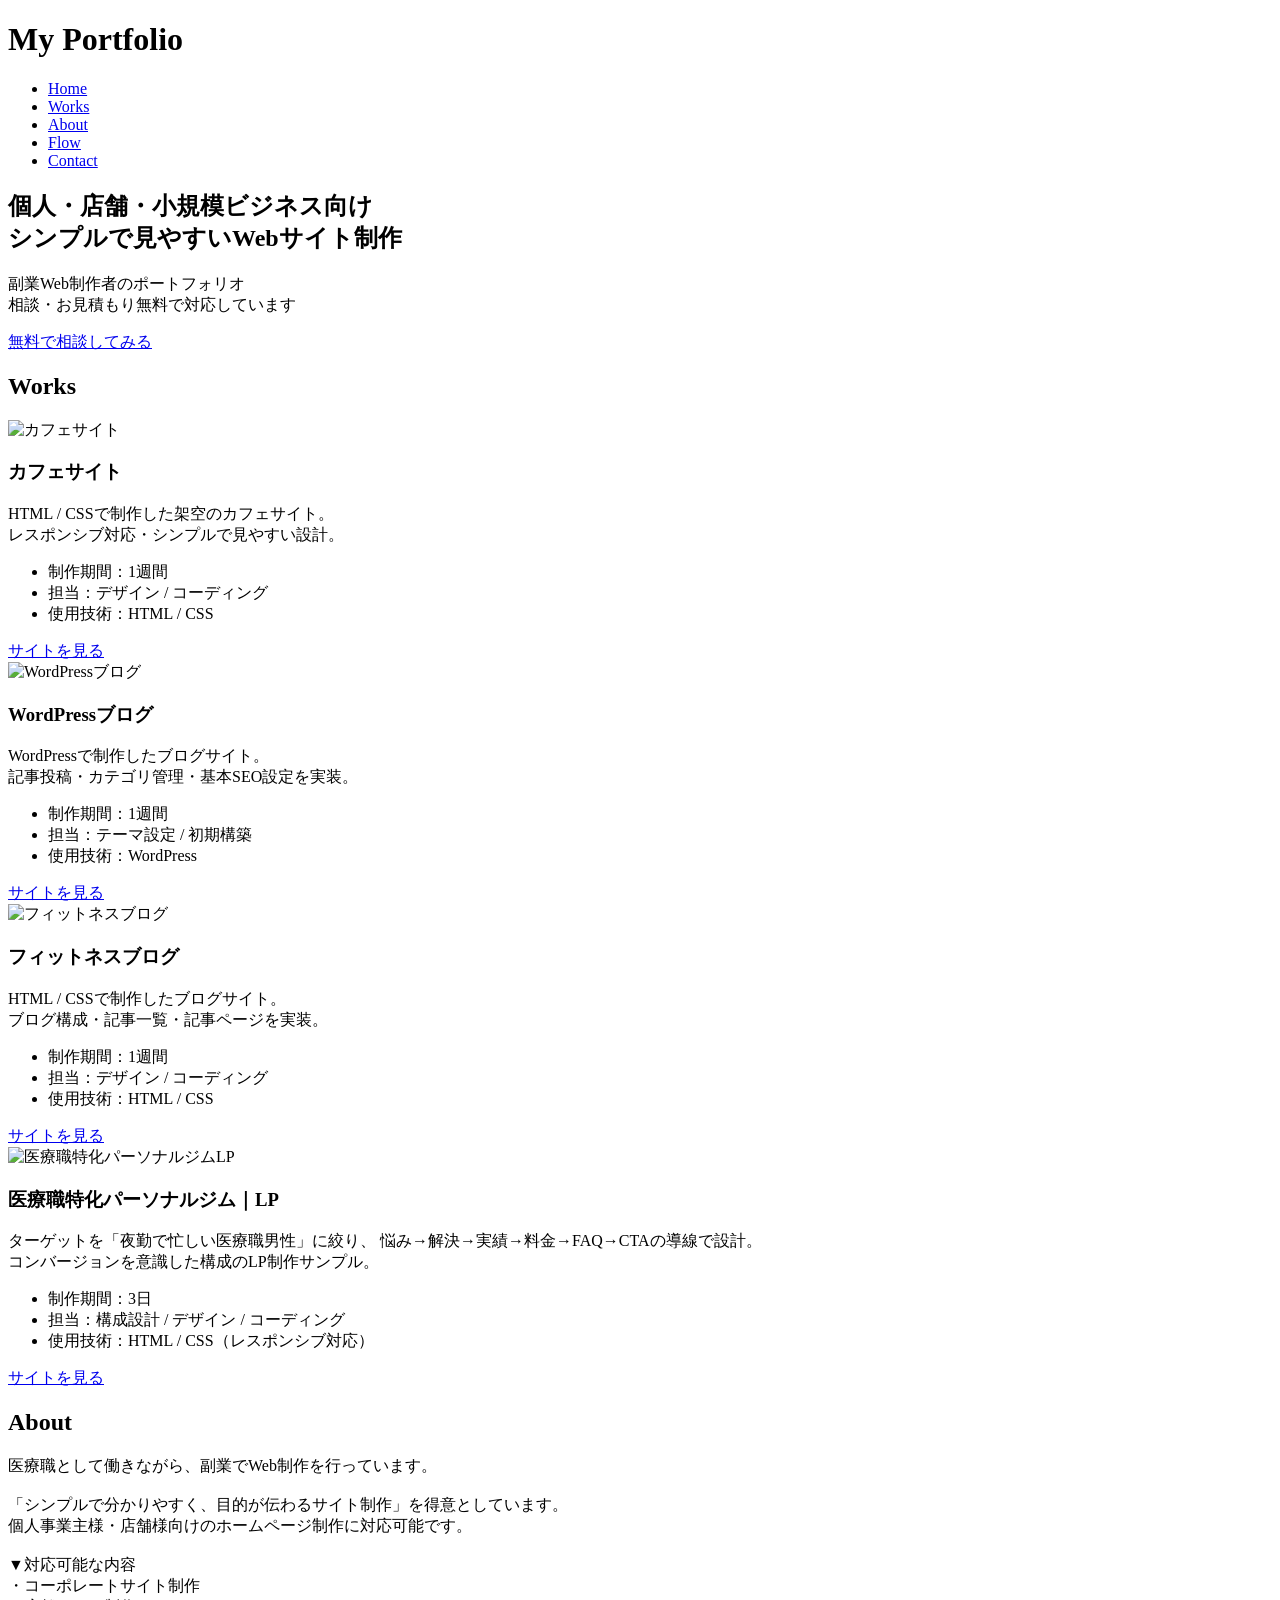
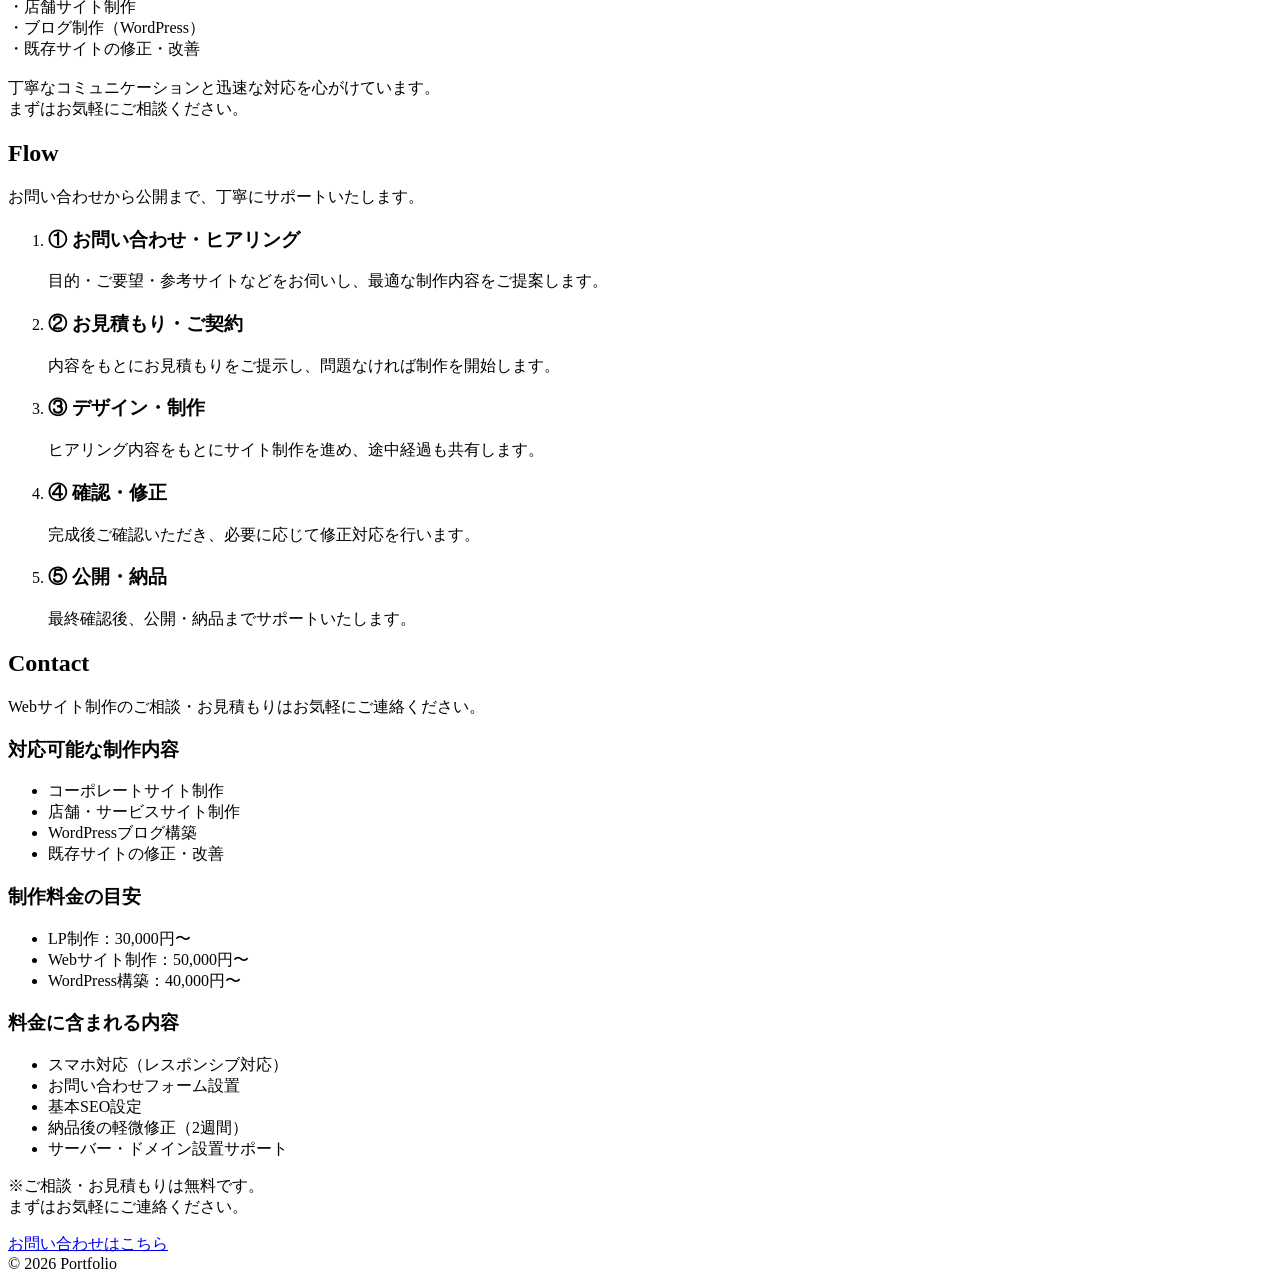
==== index.html @ dd608f35 "Add files via upload" ====
<!DOCTYPE html>
<html lang="ja">
<head>
  <meta charset="UTF-8">
  <meta name="viewport" content="width=device-width, initial-scale=1.0">

  <title>Web制作ポートフォリオ | シンプルで見やすいサイト制作</title>
  <meta name="description" content="副業Web制作者のポートフォリオ。HTML/CSS・WordPressでシンプルで見やすいサイトを制作します。">

  <!-- ファビコン -->
  <link rel="icon" href="favicon.png">

  <link rel="stylesheet" href="style.css">
</head>

<body>

  <!-- ヘッダー -->
  <header class="header">
    <h1>My Portfolio</h1>
    <nav>
  <ul>
    <li><a href="#">Home</a></li>
    <li><a href="#works">Works</a></li>
    <li><a href="#about">About</a></li>
    <li><a href="#flow">Flow</a></li>
    <li><a href="#contact">Contact</a></li>
  </ul>
</nav>
  </header>

  <!-- メインビジュアル -->
  <section class="hero">
  <h2>
    個人・店舗・小規模ビジネス向け<br>
    シンプルで見やすいWebサイト制作
  </h2>

  <p class="hero-sub">
    副業Web制作者のポートフォリオ<br>
    相談・お見積もり無料で対応しています
  </p>

  <a href="#contact" class="cta-btn">無料で相談してみる</a>
</section>
  <!-- 実績 -->
  <section id="works" class="section">
<h2>Works</h2>

<div class="works-grid">

<!-- カフェ -->
<div class="work-card">
<img src="images/cafe-thumb.jpg" alt="カフェサイト">
<h3>カフェサイト</h3>
<p>
HTML / CSSで制作した架空のカフェサイト。<br>
レスポンシブ対応・シンプルで見やすい設計。
</p>

<ul class="work-info">
<li>制作期間：1週間</li>
<li>担当：デザイン / コーディング</li>
<li>使用技術：HTML / CSS</li>
</ul>

<a href="https://syuwebstudio.github.io/cafe-site/" target="_blank" class="work-btn">サイトを見る</a>
</div>

<!-- WordPress -->
<div class="work-card">
<img src="images/wordpress-thumb.jpg" alt="WordPressブログ">
<h3>WordPressブログ</h3>
<p>
WordPressで制作したブログサイト。<br>
記事投稿・カテゴリ管理・基本SEO設定を実装。
</p>

<ul class="work-info">
<li>制作期間：1週間</li>
<li>担当：テーマ設定 / 初期構築</li>
<li>使用技術：WordPress</li>
</ul>

<a href="https://medfitlab.com" target="_blank" class="work-btn">サイトを見る</a>
</div>

<!-- フィットネス -->
<div class="work-card">
<img src="images/fitness-thumb.jpg" alt="フィットネスブログ">
<h3>フィットネスブログ</h3>
<p>
HTML / CSSで制作したブログサイト。<br>
ブログ構成・記事一覧・記事ページを実装。
</p>

<ul class="work-info">
<li>制作期間：1週間</li>
<li>担当：デザイン / コーディング</li>
<li>使用技術：HTML / CSS</li>
</ul>

<a href="https://syuwebstudio.github.io/fitness-blog/" target="_blank" class="work-btn">サイトを見る</a>
</div>

<!-- 医療職LP -->
<div class="work-card">
<img src="images/medical-gym-thumb.jpg" alt="医療職特化パーソナルジムLP">
<h3>医療職特化パーソナルジム｜LP</h3>
<p>
ターゲットを「夜勤で忙しい医療職男性」に絞り、
悩み→解決→実績→料金→FAQ→CTAの導線で設計。<br>
コンバージョンを意識した構成のLP制作サンプル。
</p>

<ul class="work-info">
<li>制作期間：3日</li>
<li>担当：構成設計 / デザイン / コーディング</li>
<li>使用技術：HTML / CSS（レスポンシブ対応）</li>
</ul>

<a href="https://syuwebstudio.github.io/medical-gym-lp/" target="_blank" class="work-btn">サイトを見る</a>
</div>

</div>
</section>

  <!-- 自己紹介 -->
  <!-- About -->
<section id="about" class="section">
  <h2>About</h2>
  <p>
医療職として働きながら、副業でWeb制作を行っています。<br><br>

「シンプルで分かりやすく、目的が伝わるサイト制作」を得意としています。<br>
個人事業主様・店舗様向けのホームページ制作に対応可能です。<br><br>

▼対応可能な内容<br>
・コーポレートサイト制作<br>
・店舗サイト制作<br>
・ブログ制作（WordPress）<br>
・既存サイトの修正・改善<br><br>

丁寧なコミュニケーションと迅速な対応を心がけています。<br>
まずはお気軽にご相談ください。
</p>
</section>

  
  <!-- 制作の流れ -->
<section id="flow" class="section">
  <h2>Flow</h2>

  <p class="flow-lead">
    お問い合わせから公開まで、丁寧にサポートいたします。
  </p>

  <ol class="flow-steps">
    <li>
      <h3>① お問い合わせ・ヒアリング</h3>
      <p>
        目的・ご要望・参考サイトなどをお伺いし、最適な制作内容をご提案します。
      </p>
    </li>

    <li>
      <h3>② お見積もり・ご契約</h3>
      <p>
        内容をもとにお見積もりをご提示し、問題なければ制作を開始します。
      </p>
    </li>

    <li>
      <h3>③ デザイン・制作</h3>
      <p>
        ヒアリング内容をもとにサイト制作を進め、途中経過も共有します。
      </p>
    </li>

    <li>
      <h3>④ 確認・修正</h3>
      <p>
        完成後ご確認いただき、必要に応じて修正対応を行います。
      </p>
    </li>

    <li>
      <h3>⑤ 公開・納品</h3>
      <p>
        最終確認後、公開・納品までサポートいたします。
      </p>
    </li>
  </ol>
</section>

  
<!-- お問い合わせ -->
 <!-- Contact -->
<section id="contact" class="section">
  <h2>Contact</h2>

  <p class="contact-lead">
    Webサイト制作のご相談・お見積もりはお気軽にご連絡ください。
  </p>

  <div class="contact-box">

    <h3>対応可能な制作内容</h3>
    <ul class="contact-list">
      <li>コーポレートサイト制作</li>
      <li>店舗・サービスサイト制作</li>
      <li>WordPressブログ構築</li>
      <li>既存サイトの修正・改善</li>
    </ul>

    <h3>制作料金の目安</h3>
    <ul class="contact-list">
      <li>LP制作：30,000円〜</li>
      <li>Webサイト制作：50,000円〜</li>
      <li>WordPress構築：40,000円〜</li>
    </ul>

    <h3>料金に含まれる内容</h3>
    <ul class="contact-list">
      <li>スマホ対応（レスポンシブ対応）</li>
      <li>お問い合わせフォーム設置</li>
      <li>基本SEO設定</li>
      <li>納品後の軽微修正（2週間）</li>
      <li>サーバー・ドメイン設置サポート</li>
    </ul>

    <p class="contact-note">
      ※ご相談・お見積もりは無料です。<br>
      まずはお気軽にご連絡ください。
    </p>

    <a class="contact-btn" 
     href="mailto:syu.webstudio@gmail.com?subject=ポートフォリオからのお問い合わせ">
     お問い合わせはこちら
    </a>

  </div>
</section>

  <footer>
    © 2026 Portfolio
  </footer>

</body>
</html>
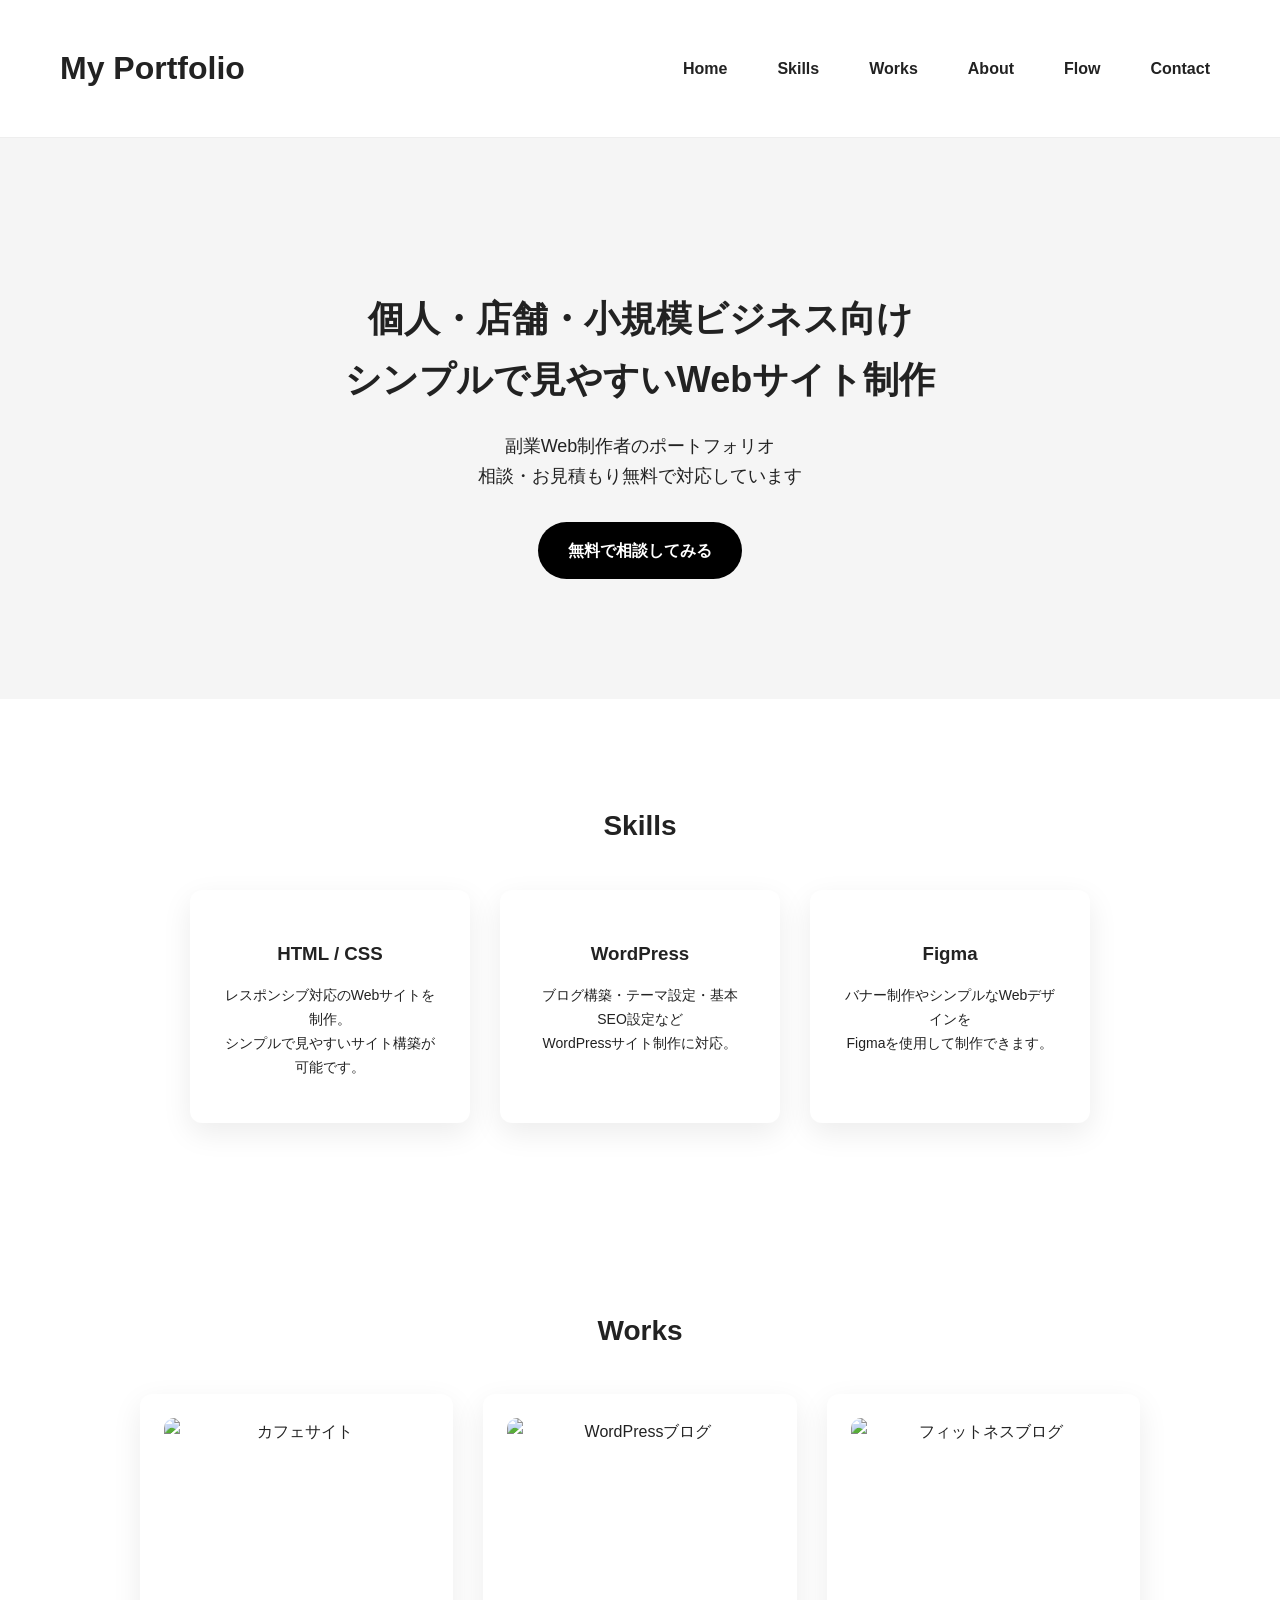
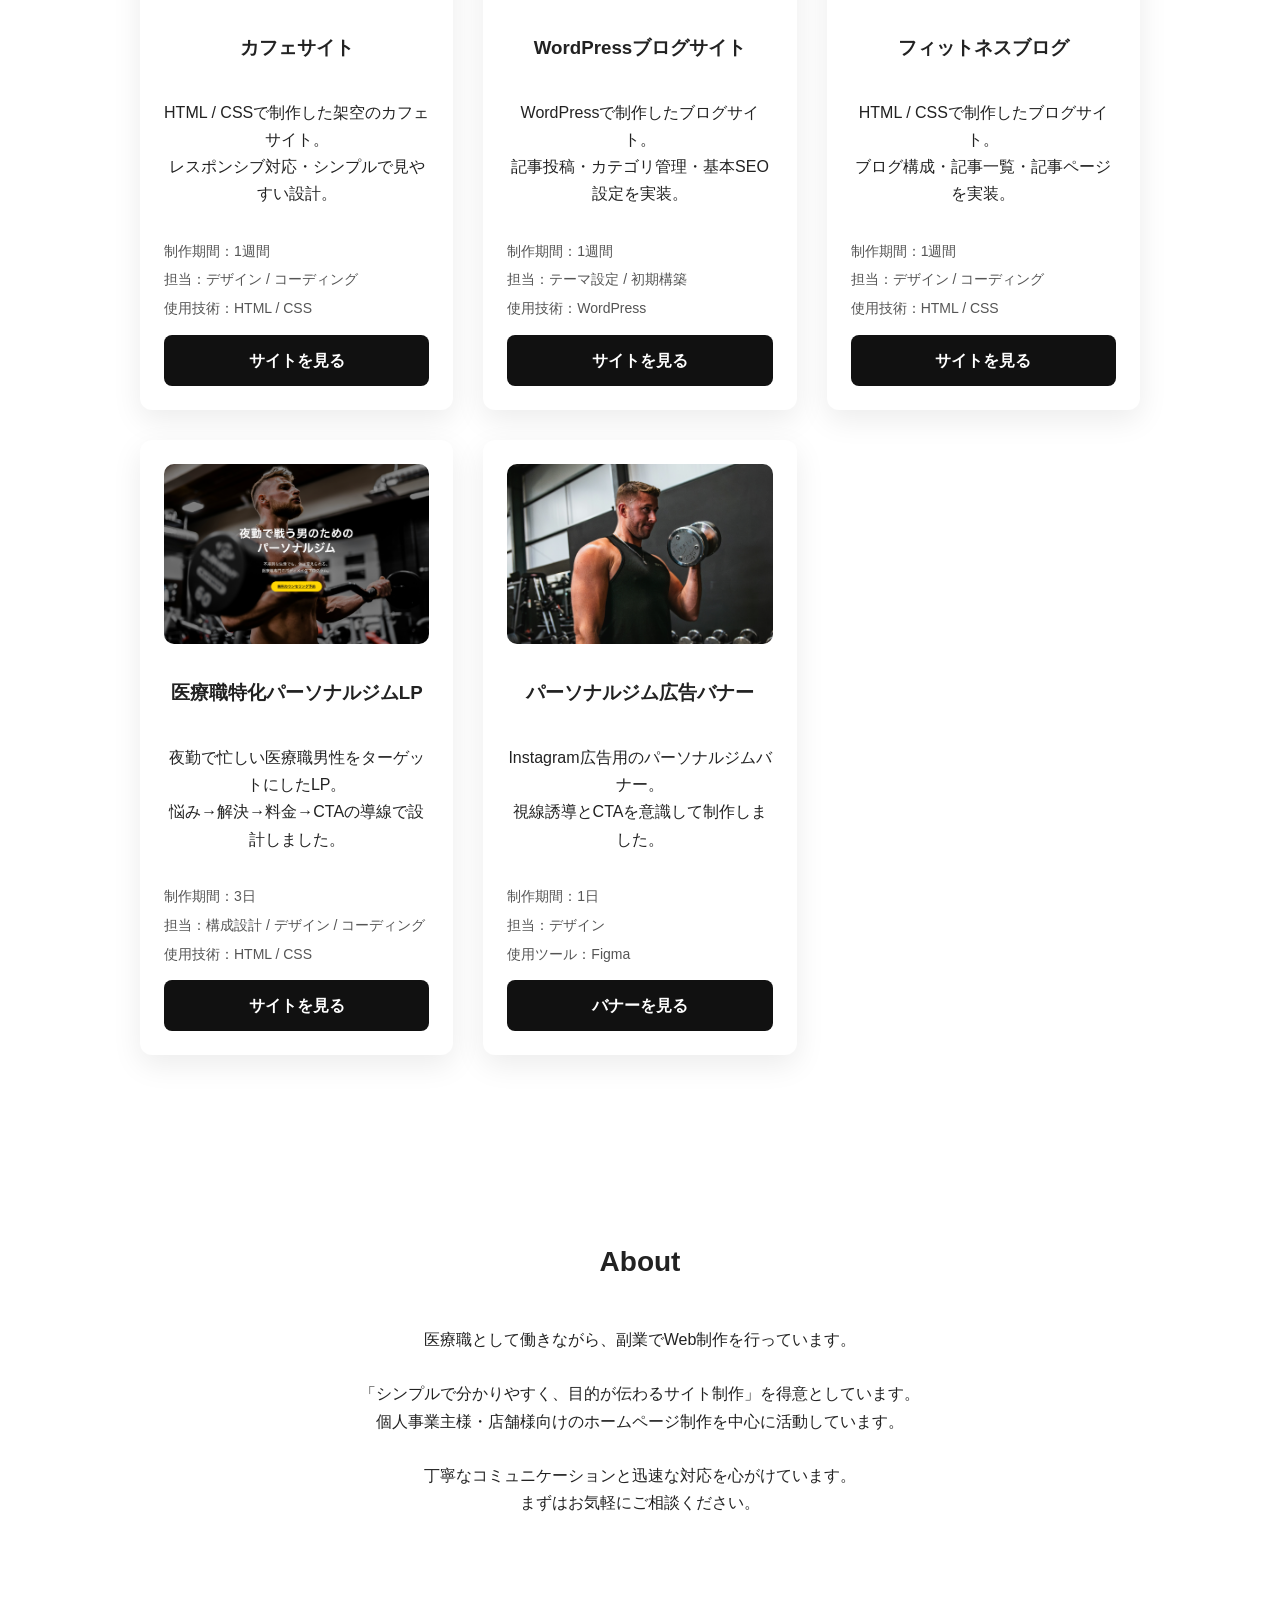
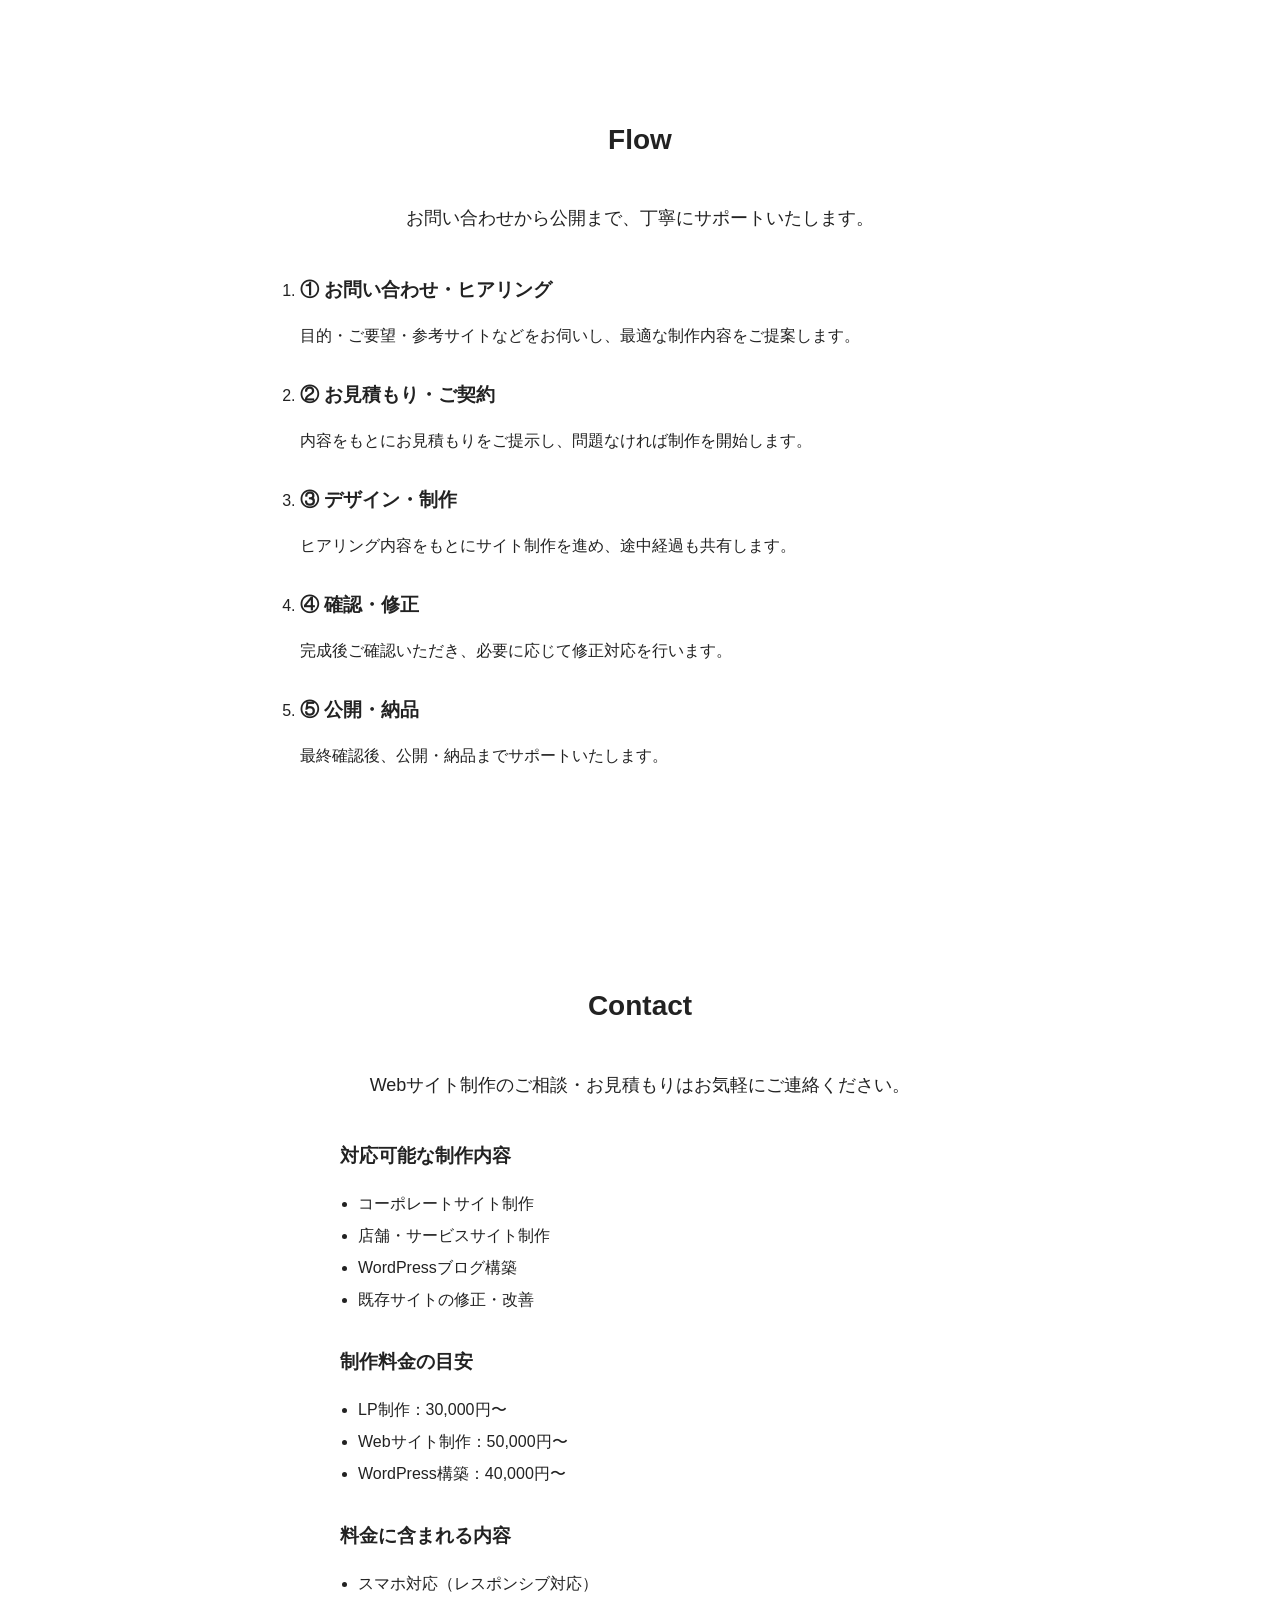
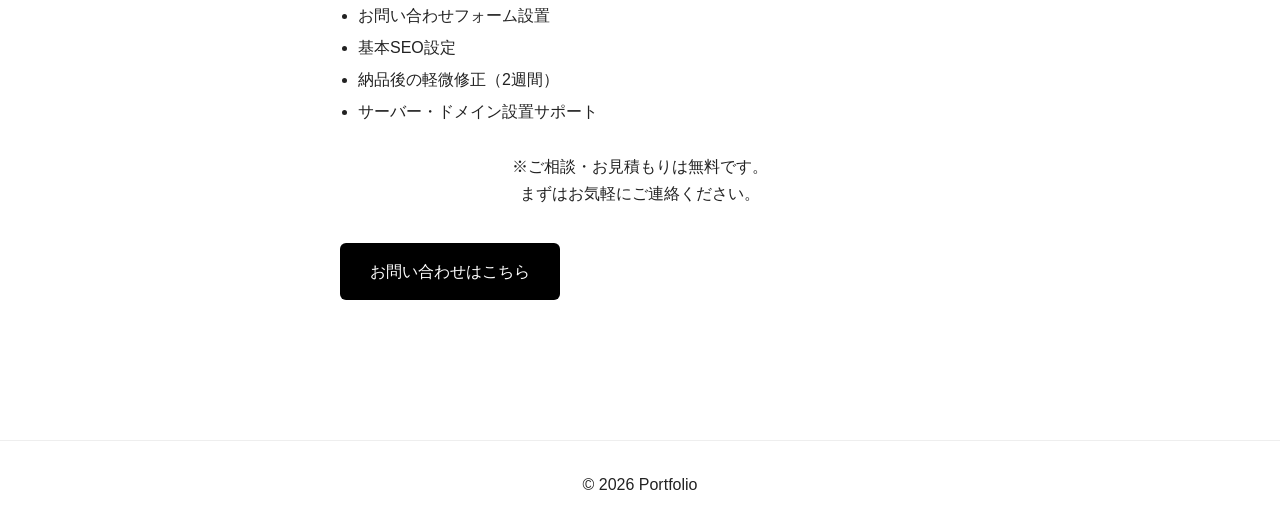
==== commit d416df94: "Add files via upload" ====
--- a/index.html
+++ b/index.html
@@ -20,7 +20,8 @@
     <h1>My Portfolio</h1>
     <nav>
   <ul>
-    <li><a href="#">Home</a></li>
+    <li><a href="#hero">Home</a></li>
+    <li><a href="#skills">Skills</a></li>
     <li><a href="#works">Works</a></li>
     <li><a href="#about">About</a></li>
     <li><a href="#flow">Flow</a></li>
@@ -30,7 +31,7 @@
   </header>
 
   <!-- メインビジュアル -->
-  <section class="hero">
+  <section id="hero" class="hero">
   <h2>
     個人・店舗・小規模ビジネス向け<br>
     シンプルで見やすいWebサイト制作
@@ -43,6 +44,41 @@
 
   <a href="#contact" class="cta-btn">無料で相談してみる</a>
 </section>
+
+<!-- Skills -->
+<section id="skills" class="section">
+<h2>Skills</h2>
+
+<div class="skills-grid">
+
+<div class="skill-card">
+<h3>HTML / CSS</h3>
+<p>
+レスポンシブ対応のWebサイトを制作。<br>
+シンプルで見やすいサイト構築が可能です。
+</p>
+</div>
+
+<div class="skill-card">
+<h3>WordPress</h3>
+<p>
+ブログ構築・テーマ設定・基本SEO設定など<br>
+WordPressサイト制作に対応。
+</p>
+</div>
+
+<div class="skill-card">
+<h3>Figma</h3>
+<p>
+バナー制作やシンプルなWebデザインを<br>
+Figmaを使用して制作できます。
+</p>
+</div>
+
+</div>
+</section>
+
+
   <!-- 実績 -->
   <section id="works" class="section">
 <h2>Works</h2>
@@ -70,7 +106,7 @@
 <!-- WordPress -->
 <div class="work-card">
 <img src="images/wordpress-thumb.jpg" alt="WordPressブログ">
-<h3>WordPressブログ</h3>
+<h3>WordPressブログサイト</h3>
 <p>
 WordPressで制作したブログサイト。<br>
 記事投稿・カテゴリ管理・基本SEO設定を実装。
@@ -106,22 +142,43 @@
 <!-- 医療職LP -->
 <div class="work-card">
 <img src="images/medical-gym-thumb.jpg" alt="医療職特化パーソナルジムLP">
-<h3>医療職特化パーソナルジム｜LP</h3>
-<p>
-ターゲットを「夜勤で忙しい医療職男性」に絞り、
-悩み→解決→実績→料金→FAQ→CTAの導線で設計。<br>
-コンバージョンを意識した構成のLP制作サンプル。
+<h3>医療職特化パーソナルジムLP</h3>
+<p>
+夜勤で忙しい医療職男性をターゲットにしたLP。<br>
+悩み→解決→料金→CTAの導線で設計しました。
 </p>
 
 <ul class="work-info">
 <li>制作期間：3日</li>
 <li>担当：構成設計 / デザイン / コーディング</li>
-<li>使用技術：HTML / CSS（レスポンシブ対応）</li>
+<li>使用技術：HTML / CSS</li>
 </ul>
 
 <a href="https://syuwebstudio.github.io/medical-gym-lp/" target="_blank" class="work-btn">サイトを見る</a>
 </div>
 
+<!-- バナーデザイン -->
+<div class="work-card">
+<img src="images/gym-banner-thumb.jpg" alt="パーソナルジムバナー">
+
+<h3>パーソナルジム広告バナー</h3>
+
+<p>
+Instagram広告用のパーソナルジムバナー。<br>
+視線誘導とCTAを意識して制作しました。
+</p>
+
+<ul class="work-info">
+<li>制作期間：1日</li>
+<li>担当：デザイン</li>
+<li>使用ツール：Figma</li>
+</ul>
+
+<a href="banner.html" class="work-btn">
+バナーを見る
+</a>
+
+</div>
 </div>
 </section>
 
@@ -133,13 +190,7 @@
 医療職として働きながら、副業でWeb制作を行っています。<br><br>
 
 「シンプルで分かりやすく、目的が伝わるサイト制作」を得意としています。<br>
-個人事業主様・店舗様向けのホームページ制作に対応可能です。<br><br>
-
-▼対応可能な内容<br>
-・コーポレートサイト制作<br>
-・店舗サイト制作<br>
-・ブログ制作（WordPress）<br>
-・既存サイトの修正・改善<br><br>
+個人事業主様・店舗様向けのホームページ制作を中心に活動しています。<br><br>
 
 丁寧なコミュニケーションと迅速な対応を心がけています。<br>
 まずはお気軽にご相談ください。
--- a/style.css
+++ b/style.css
@@ -0,0 +1,329 @@
+/* =========================
+   全体設定
+========================= */
+body {
+  margin: 0;
+  line-height: 1.7;
+  font-family: -apple-system, BlinkMacSystemFont, "Helvetica Neue", Arial, "Noto Sans JP", sans-serif;
+  color: #222;
+}
+
+h2{
+  font-size:28px;
+  margin-bottom:40px;
+  text-align:center;
+}
+
+.header {
+  display:flex;
+  justify-content:space-between;
+  align-items:center;
+  padding:20px 60px;
+  border-bottom:1px solid #eee;
+}
+
+.header nav ul{
+  list-style:none;
+  margin:0;
+  padding:0;
+  display:flex;
+  gap:30px;
+}
+
+.header nav a{
+  display:inline-block;   /* ←これが超重要！！ */
+  text-decoration:none;
+  color:#222;
+  font-weight:600;
+  padding:6px 10px;
+  transition: transform .2s ease;
+}
+
+/* メニュー：浮くだけ */
+.header nav a:hover{
+  transform: translateY(-4px);
+  background: transparent !important;
+  box-shadow: none !important;
+}
+/* =========================
+   HERO
+========================= */
+.hero{
+  text-align:center;
+  padding:120px 20px;
+  background:#f5f5f5;
+}
+
+.hero h2{
+  font-size:36px;
+  margin-bottom:20px;
+}
+
+.hero-sub{
+  margin-bottom:30px;
+  font-size:18px;
+}
+
+.cta-btn{
+  display:inline-block;
+  padding:15px 30px;
+  background:#000;
+  color:#fff;
+  text-decoration:none;
+  border-radius:30px;
+  font-weight:bold;
+  transition:.3s;
+}
+
+.cta-btn:hover{ background:#333; }
+
+/* =========================
+   セクション共通
+========================= */
+.section{
+  padding:80px 60px;
+  text-align:center;
+  max-width:1000px;
+  margin:0 auto;
+}
+
+/* =========================
+   Works（今回の主役🔥）
+========================= */
+.works-grid{
+  display:grid;
+  grid-template-columns:repeat(3,1fr);
+  gap:30px;
+  max-width:1000px;
+  margin:0 auto;
+  align-items:stretch;
+}
+
+/* カード本体 */
+.work-card{
+  background:#fff;
+  border-radius:12px;
+  padding:24px;
+  box-shadow:0 10px 30px rgba(0,0,0,0.08);
+
+  /* ★ボタン位置を揃える魔法 */
+  display:flex;
+  flex-direction:column;
+}
+
+/* 画像 */
+.work-card img{
+  width:100%;
+  height:180px;
+  object-fit:cover;
+  border-radius:10px;
+  margin-bottom:15px;
+}
+
+
+.work-card p{
+  min-height: 110px;
+  overflow:hidden;
+}
+
+/* ボタン */
+.work-btn{
+  margin-top:auto;
+  padding:12px 22px;
+  background:#111;
+  color:#fff;
+  text-decoration:none;
+  border-radius:8px;
+  font-weight:600;
+  display:inline-block;
+  transition:.2s;
+  white-space:nowrap;
+}
+
+.work-btn:hover{
+  transform:translateY(-3px);
+  background:#333;
+}
+
+.work-info{
+  list-style:none;
+  padding:0;
+  margin:15px 0 5px;
+  text-align:left;
+  font-size:14px;
+  color:#555;
+  min-height:90px;
+}
+
+.work-info li{
+  margin-bottom:5px;
+}
+
+/* =========================
+   About
+========================= */
+.about{
+  max-width:800px;
+  margin:120px auto;
+  padding:0 20px;
+}
+
+.about p{
+  line-height:2;
+}
+
+/* =========================
+   Contact
+========================= */
+.contact-btn{
+  display:inline-block;
+  margin-top:20px;
+  padding:15px 30px;
+  background:#000;
+  color:#fff;
+  text-decoration:none;
+  border-radius:6px;
+}
+
+.contact-btn:hover{
+  background:#333;
+}
+
+.contact-lead{
+  margin-bottom:40px;
+  font-size:18px;
+}
+
+.contact-box{
+  max-width:600px;
+  margin:0 auto;
+  text-align:left;
+}
+
+.contact-box h3{
+  margin-top:30px;
+  margin-bottom:10px;
+}
+
+.contact-list{
+  padding-left:18px;
+  line-height:2;
+}
+
+.contact-note{
+  margin-top:25px;
+  text-align:center;
+}
+
+/* =========================
+   Footer
+========================= */
+footer{
+  text-align:center;
+  padding:30px;
+  border-top:1px solid #eee;
+  margin-top:60px;
+}
+
+.flow-list{
+  padding-left:18px;
+  line-height:2;
+  margin-top:10px;
+}
+
+/* =========================
+   Flow（制作の流れ）
+========================= */
+
+.flow-lead{
+  margin-bottom:40px;
+  font-size:18px;
+}
+
+.flow-steps{
+  max-width:700px;
+  margin:0 auto;
+  text-align:left;
+  padding-left:20px;
+}
+
+.flow-steps li{
+  margin-bottom:30px;
+}
+
+.flow-steps h3{
+  margin-bottom:8px;
+}
+
+/* =========================
+   Skills
+========================= */
+
+.skills-grid{
+  display:grid;
+  grid-template-columns:repeat(3,1fr);
+  gap:30px;
+  max-width:900px;
+  margin:0 auto;
+}
+
+.skill-card{
+  background:#fff;
+  padding:30px;
+  border-radius:12px;
+  box-shadow:0 10px 30px rgba(0,0,0,0.08);
+}
+
+.skill-card h3{
+  margin-bottom:10px;
+}
+
+.skill-card p{
+  font-size:14px;
+  line-height:1.7;
+}
+
+/* =========================
+   📱スマホ対応
+========================= */
+@media (max-width:768px){
+
+.header{
+  flex-direction:column;
+  padding:18px 20px;
+}
+
+.header nav ul{
+  flex-direction:column;
+  gap:12px;
+}
+
+.hero{
+  padding:70px 20px;
+}
+
+.hero h2{ font-size:22px; }
+
+.section{
+  padding:50px 20px;
+}
+
+.works-grid{
+  flex-direction:column;
+  align-items:center;
+}
+
+.work-card{
+  width:100%;
+  max-width:320px;
+}
+
+footer{
+  font-size:12px;
+}
+
+.skills-grid{
+  grid-template-columns:1fr;
+}
+
+}
